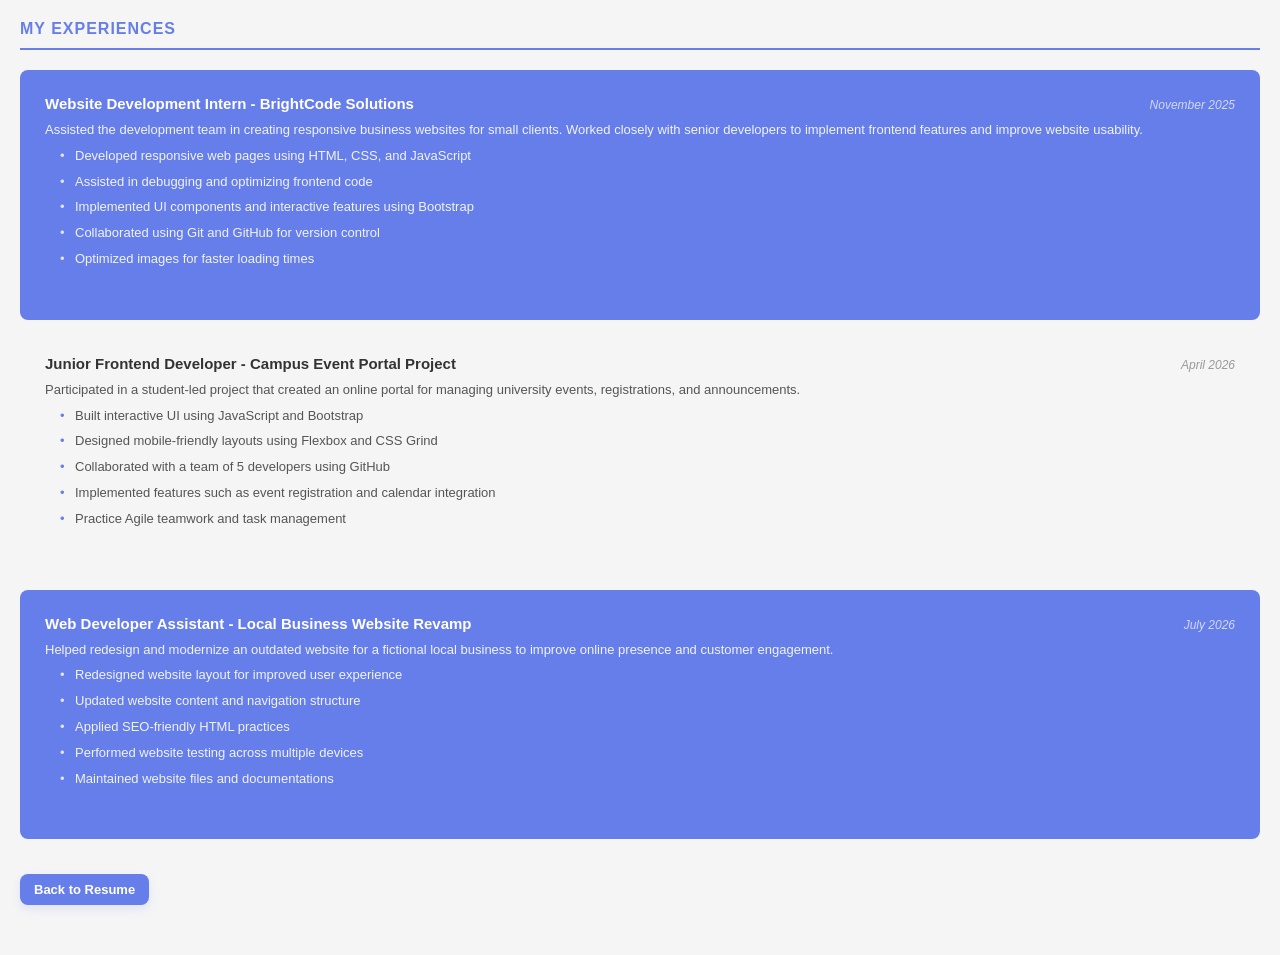
==== experience.html @ 57b17c10 "Add files via upload" ====
<!DOCTYPE html>
<html lang="en">
<head>
    <meta charset="UTF-8">
    <meta name="viewport" content="width=device-width, initial-scale=1.0">
    <title>Experiences</title>
    <link rel="stylesheet" href="styles.css">
</head>
<body>
    <div class="container">
        <div class="section">
            <h2 class="section-title">My Experiences</h2>

            <div class="experience-section">
                <div class="experience-item">
                    <div class="item-header">
                        <div>
                            <div class="item-title">Website Development Intern - BrightCode Solutions</div>
                        </div>
                        <div class="item-date">November 2025</div>
                    </div>
                    <div class="item-description">
                        Assisted the development team in creating responsive business websites for small clients. 
                        Worked closely with senior developers to implement frontend features and improve website usability.
                        <ul>
                            <li>Developed responsive web pages using HTML, CSS, and JavaScript</li>
                            <li>Assisted in debugging and optimizing frontend code</li>
                            <li>Implemented UI components and interactive features using Bootstrap</li>
                            <li>Collaborated using Git and GitHub for version control</li>
                            <li>Optimized images for faster loading times</li>
                        </ul>
                    </div>
                </div>
            </div>

            <div class="experience-section alternate">
                <div class="experience-item">
                    <div class="item-header">
                        <div>
                            <div class="item-title">Junior Frontend Developer - Campus Event Portal Project</div>
                        </div>
                        <div class="item-date">April 2026</div>
                    </div>
                    <div class="item-description">
                        Participated in a student-led project that created an online portal for managing university events, registrations, and announcements.
                        <ul>
                            <li>Built interactive UI using JavaScript and Bootstrap</li>
                            <li>Designed mobile-friendly layouts using Flexbox and CSS Grind</li>
                            <li>Collaborated with a team of 5 developers using GitHub</li>
                            <li>Implemented features such as event registration and calendar integration</li>
                            <li>Practice Agile teamwork and task management</li>
                        </ul>
                        </ul>
                    </div>
                </div>
            </div>

            <div class="experience-section">
                <div class="experience-item">
                    <div class="item-header">
                        <div>
                            <div class="item-title">Web Developer Assistant - Local Business Website Revamp</div>
                        </div>
                        <div class="item-date">July 2026</div>
                    </div>
                    <div class="item-description">
                        Helped redesign and modernize an outdated website for a fictional local business to improve online presence and customer engagement.
                        <ul>
                            <li>Redesigned website layout for improved user experience</li>
                            <li>Updated website content and navigation structure</li>
                            <li>Applied SEO-friendly HTML practices</li>
                            <li>Performed website testing across multiple devices</li>
                            <li>Maintained website files and documentations</li>
                        </ul>
                    </div>
                </div>
            </div>
        </div>

         <p class="instruction-link"><a href="index.html">Back to Resume</a></p>
    </div>
</body>

</html>
---- styles.css ----
*{
    margin: 0;
    padding: 0;
    box-sizing: border-box;
}
body{
    font-family: 'Segoe UI', Tahoma, Geneva, Verdana, sans-serif;
    background-color: #f5f5f5;
    padding: 20px;
}

.resume-container{
    display: flex;
    max-width: 1000px;
    margin: 0 auto;
    background-color: white;
    box-shadow: 0 0 20px rgba(0,0,0,0.1);
    min-height: 600px;
}

.sidebar{
    width: 30%;
    background-color: #2c3e50;
    color: white;
    padding: 40px 30px;
}

.sidebar h2{
    font-size: 16px;
    margin-top: 30px;
    margin-bottom: 15px;
    font-weight: 600;
    text-transform: uppercase;
    letter-spacing: 1px;
    border-bottom: 2px solid rgba(255,255,255,0.3);
    padding-bottom: 10px;
}

.sidebar h2:first-of-type{
    margin-top: 0;
}

.profile-image{
    width: 120px;
    height: 120px;
    border-radius: 50%;
    background-color: rgba(255,255,255,0.2);
    margin: 0 auto 20px;
    display: flex;
    align-items: center;
    justify-content: center;
    font-size: 40px;
    border: 3px solid white;
}

.profile-image img{
    width:100%;
    height:100%;
    border-radius:50%;
    object-fit:cover;
    display:block;
}

.profile-name{
    font-size: 22px;
    font-weight: 700;
    margin-bottom: 5px;
}

.profile-title{
    font-size: 12px;
    opacity: 0.9;
    letter-spacing: 0.5px;
}

.info-item{
    margin-bottom: 15px;
    font-size: 13px;
    line-height: 1.6;
}

.info-item strong{
    display: block;
    margin-bottom: 5px;
    font-weight: 600;
}

.skills-list, .language-list{
    list-style: none;
}

.skills-list li, .language-list li {
    margin-bottom: 10px;
    font-size: 13px;
    padding-left: 20px;
    position: relative;
}

.skills-list li:before, .language-list li:before {
    content: "▸";
    position: absolute;
    left: 0;
}

.skill-bar {
    background-color: rgba(255, 255, 255, 0.2);
    height: 6px;
    border-radius: 3px;
    margin-top: 5px;
    overflow: hidden;
}

.skill-progress {
    background-color: white;
    height: 100%;
    border-radius: 3px;
}

/* Main Content */
.main-content {
    width: 70%;
    padding: 40px 40px;
}

.main-content h1 {
    font-size: 28px;
    color: #333;
    margin-bottom: 5px;
    font-weight: 700;
}

.main-content .subtitle {
    color: #666;
    margin-bottom: 30px;
    font-size: 14px;
}

/* Styled instruction link shown under the subtitle */
.instruction-link {
    margin-bottom: 30px;
}
.instruction-link a {
    display: inline-block;
    background-color: #667eea;
    color: #fff;
    padding: 8px 14px;
    border-radius: 8px;
    text-decoration: none;
    font-weight: 600;
    font-size: 13px;
    box-shadow: 0 4px 10px rgba(102,126,234,0.15);
    transition: transform 120ms ease, box-shadow 120ms ease, background-color 120ms ease;
}
.instruction-link a:hover,
.instruction-link a:focus {
    background-color: #5567d6;
    transform: translateY(-2px);
    box-shadow: 0 8px 18px rgba(86,100,220,0.18);
}
.instruction-link a:active {
    transform: translateY(0);
}

.section {
    margin-bottom: 35px;
}

.section-title {
    font-size: 16px;
    font-weight: 700;
    color: #667eea;
    margin-bottom: 20px;
    padding-bottom: 10px;
    border-bottom: 2px solid #667eea;
    text-transform: uppercase;
    letter-spacing: 1px;
}

.experience-item, .education-item, .project-item {
    margin-bottom: 25px;
}

.item-header {
    display: flex;
    justify-content: space-between;
    align-items: baseline;
    margin-bottom: 5px;
}

.item-title {
    font-size: 15px;
    font-weight: 700;
    color: #333;
}

.item-company {
    font-size: 14px;
    color: #667eea;
    font-weight: 600;
}

.item-date {
    font-size: 12px;
    color: #999;
    font-style: italic;
}

.item-description {
    font-size: 13px;
    color: #555;
    line-height: 1.6;
    margin-top: 8px;
}

.item-description ul {
    list-style: none;
    margin-left: 15px;
    margin-top: 5px;
}

.item-description li {
    margin-bottom: 5px;
    padding-left: 15px;
    position: relative;
}

.item-description li:before {
    content: "•";
    position: absolute;
    left: 0;
    color: #667eea;
}

/* Experience Section Alternating Styles */
.experience-section {
    padding: 25px;
    margin-bottom: 10px;
    background-color: #667eea;
    border-radius: 8px;
    color: white;
}

.experience-section.alternate {
    background-color: #f5f5f5;
    color: #333;
}

.experience-section .item-title {
    color: white;
}

.experience-section.alternate .item-title {
    color: #333;
}

.experience-section .item-description {
    color: rgba(255, 255, 255, 0.9);
}

.experience-section.alternate .item-description {
    color: #555;
}

.experience-section .item-date {
    color: rgba(255, 255, 255, 0.7);
}

.experience-section.alternate .item-date {
    color: #999;
}

.experience-section ul li:before {
    color: rgba(255, 255, 255, 0.8);
}

.experience-section.alternate ul li:before {
    color: #667eea;
}

@media print {
    body {
        padding: 0;
        background: white;
    }
    .resume-container {
        box-shadow: none;
        max-width: 100%;
    }
}
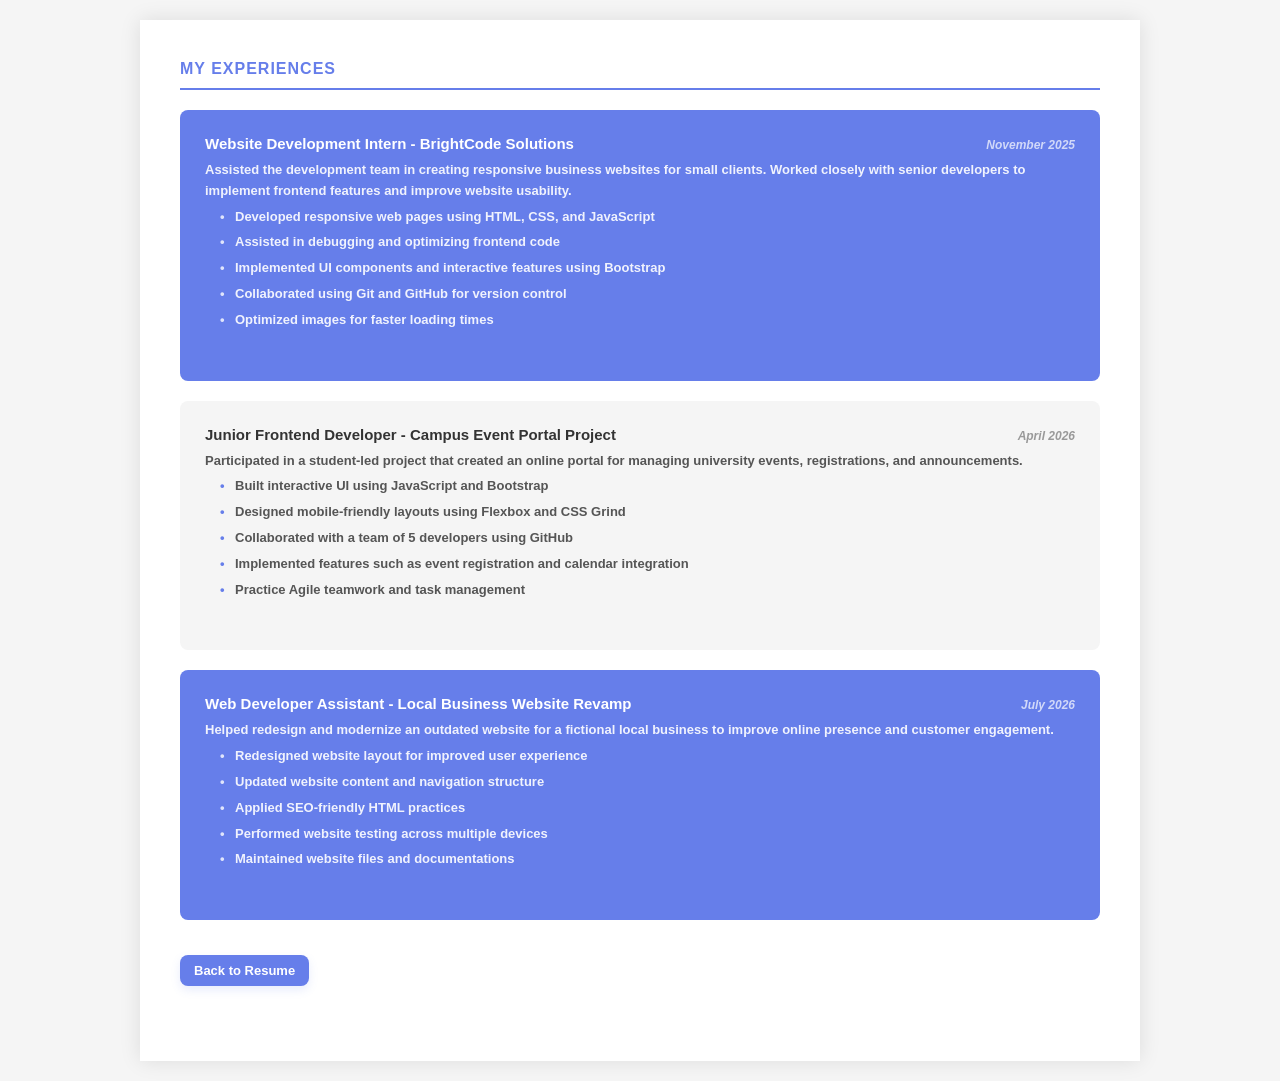
==== commit 59d16eb1: "Add files via upload" ====
--- a/experience.html
+++ b/experience.html
@@ -7,9 +7,10 @@
     <link rel="stylesheet" href="styles.css">
 </head>
 <body>
-    <div class="container">
-        <div class="section">
-            <h2 class="section-title">My Experiences</h2>
+    <div class="resume-container no-sidebar">
+        <div class="main-content">
+            <div class="section">
+                <h2 class="section-title">My Experiences</h2>
 
             <div class="experience-section">
                 <div class="experience-item">
@@ -77,7 +78,7 @@
             </div>
         </div>
 
-         <p class="instruction-link"><a href="index.html">Back to Resume</a></p>
+        <p class="instruction-link"><a href="index.html">Back to Resume</a></p>
     </div>
 </body>
 
--- a/styles.css
+++ b/styles.css
@@ -123,12 +123,14 @@
     padding: 40px 40px;
 }
 
-.main-content h1 {
-    font-size: 28px;
-    color: #333;
-    margin-bottom: 5px;
-    font-weight: 700;
-}
+/* when resume-container has no-sidebar, expand main-content */
+.resume-container.no-sidebar .main-content {
+    width: 100%;
+    margin-bottom: 5px;
+    font-weight: 700;
+}
+
+
 
 .main-content .subtitle {
     color: #666;
@@ -235,7 +237,7 @@
 /* Experience Section Alternating Styles */
 .experience-section {
     padding: 25px;
-    margin-bottom: 10px;
+    margin-bottom: 20px;
     background-color: #667eea;
     border-radius: 8px;
     color: white;
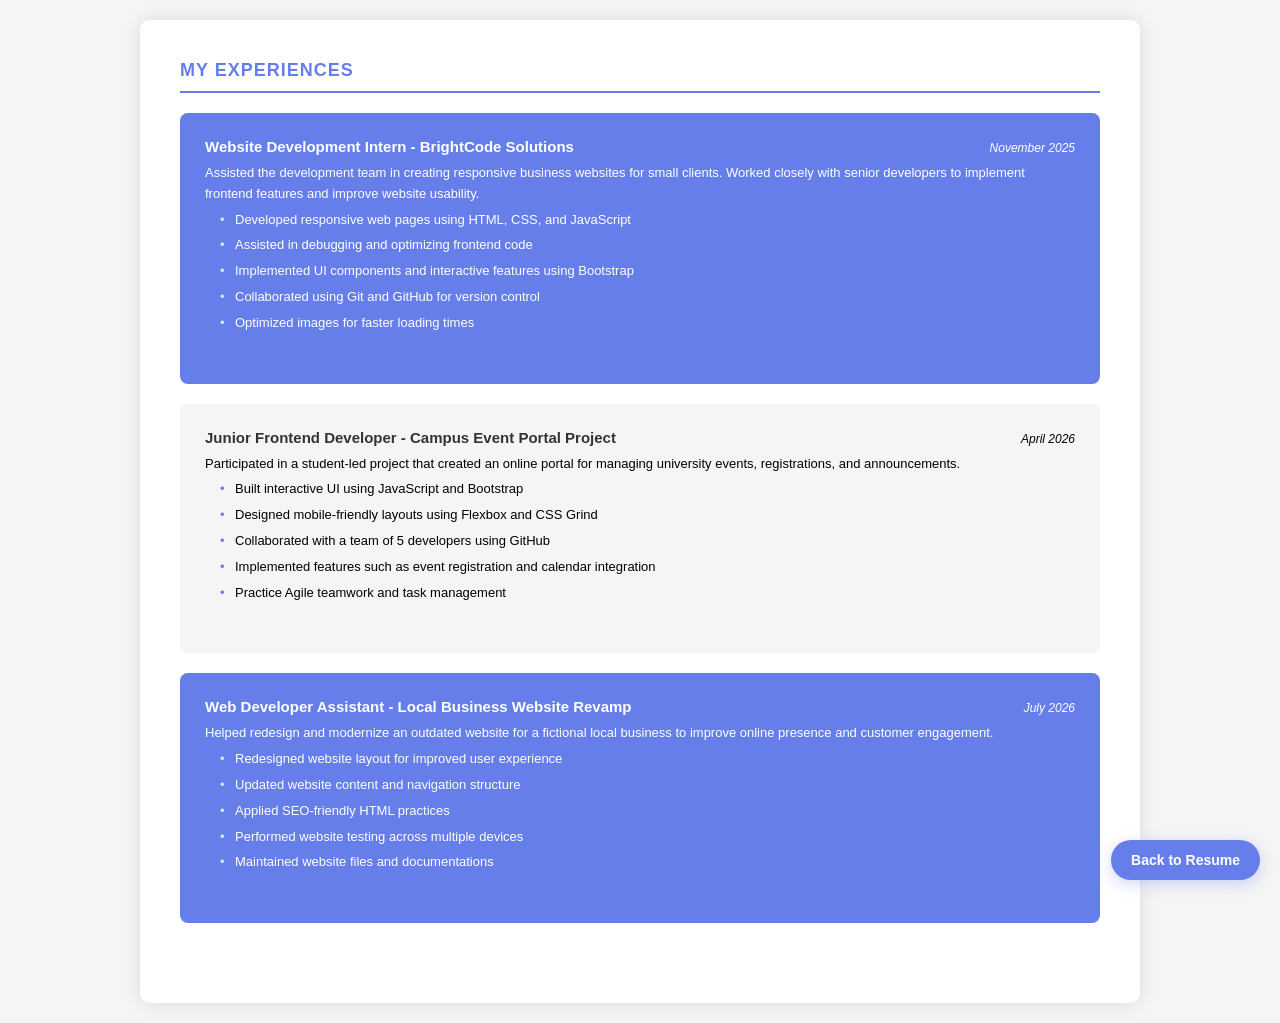
==== commit eef8fc0a: "Add files via upload" ====
--- a/experience.html
+++ b/experience.html
@@ -12,8 +12,8 @@
             <div class="section">
                 <h2 class="section-title">My Experiences</h2>
 
-            <div class="experience-section">
-                <div class="experience-item">
+                <div class="experience-section">
+                 <div class="experience-item">
                     <div class="item-header">
                         <div>
                             <div class="item-title">Website Development Intern - BrightCode Solutions</div>
@@ -32,9 +32,9 @@
                         </ul>
                     </div>
                 </div>
-            </div>
+             </div>
 
-            <div class="experience-section alternate">
+             <div class="experience-section alternate">
                 <div class="experience-item">
                     <div class="item-header">
                         <div>
@@ -51,12 +51,11 @@
                             <li>Implemented features such as event registration and calendar integration</li>
                             <li>Practice Agile teamwork and task management</li>
                         </ul>
-                        </ul>
                     </div>
                 </div>
-            </div>
+             </div>
 
-            <div class="experience-section">
+                <div class="experience-section">
                 <div class="experience-item">
                     <div class="item-header">
                         <div>
@@ -77,9 +76,12 @@
                 </div>
             </div>
         </div>
-
-        <p class="instruction-link"><a href="index.html">Back to Resume</a></p>
     </div>
+    <div>
+        <!-- <p class="instruction-link"><a href="index.html">Back to Resume</a></p> -->
+         <a href="index.html" class="floating-experience-btn">Back to Resume</a>
+    </div>
+    <!-- <script src="script.js"></script> -->
 </body>
 
 </html>
--- a/styles.css
+++ b/styles.css
@@ -1,27 +1,163 @@
-
 *{
     margin: 0;
     padding: 0;
     box-sizing: border-box;
 }
+
+:root {
+    --primary-color: #667eea;
+    --secondary-color: #2c3e50;
+    --text-color: #333;
+    --bg-color: #f5f5f5;
+    --white: #ffffff;
+    --shadow: rgba(0,0,0,0.1);
+    --transition: all 0.3s ease;
+}
+
 body{
     font-family: 'Segoe UI', Tahoma, Geneva, Verdana, sans-serif;
-    background-color: #f5f5f5;
+    background-color: var(--bg-color);
     padding: 20px;
-}
-
+    transition: var(--transition);
+}
+
+/* ==========================================
+   SCROLL PROGRESS BAR
+   ========================================== */
+.scroll-progress {
+    position: fixed;
+    top: 0;
+    left: 0;
+    width: 0%;
+    height: 4px;
+    background: linear-gradient(90deg, #667eea, #764ba2);
+    z-index: 9999;
+    transition: width 0.1s ease;
+}
+
+/* ==========================================
+   DARK MODE STYLES
+   ========================================== */
+body.dark-mode {
+    --bg-color: #1a1a1a;
+    --white: #2d2d2d;
+    --text-color: #e0e0e0;
+    --shadow: rgba(255,255,255,0.1);
+}
+
+.theme-toggle {
+    position: fixed;
+    top: 20px;
+    right: 20px;
+    background: var(--primary-color);
+    border: none;
+    width: 50px;
+    height: 50px;
+    border-radius: 50%;
+    cursor: pointer;
+    box-shadow: 0 4px 15px var(--shadow);
+    z-index: 1000;
+    transition: var(--transition);
+    display: flex;
+    align-items: center;
+    justify-content: center;
+    font-size: 24px;
+}
+
+.theme-toggle:hover {
+    transform: scale(1.1) rotate(20deg);
+}
+
+.theme-toggle .moon-icon {
+    display: none;
+}
+
+body.dark-mode .theme-toggle .sun-icon {
+    display: none;
+}
+
+body.dark-mode .theme-toggle .moon-icon {
+    display: block;
+}
+
+/* ==========================================
+   BACK TO TOP BUTTON
+   ========================================== */
+.back-to-top {
+    position: fixed;
+    bottom: 80px;
+    right: 20px;
+    background: var(--primary-color);
+    color: white;
+    border: none;
+    width: 50px;
+    height: 50px;
+    border-radius: 50%;
+    font-size: 24px;
+    cursor: pointer;
+    box-shadow: 0 4px 15px var(--shadow);
+    opacity: 0;
+    visibility: hidden;
+    transition: var(--transition);
+    z-index: 999;
+}
+
+.back-to-top.visible {
+    opacity: 1;
+    visibility: visible;
+}
+
+.back-to-top:hover {
+    transform: translateY(-5px);
+    background: #5567d6;
+}
+
+/* ==========================================
+   TOAST NOTIFICATION
+   ========================================== */
+.toast {
+    position: fixed;
+    top: 80px;
+    right: 20px;
+    background: #333;
+    color: white;
+    padding: 15px 25px;
+    border-radius: 8px;
+    box-shadow: 0 4px 15px rgba(0,0,0,0.3);
+    opacity: 0;
+    visibility: hidden;
+    transform: translateY(-20px);
+    transition: var(--transition);
+    z-index: 10000;
+}
+
+.toast.show {
+    opacity: 1;
+    visibility: visible;
+    transform: translateY(0);
+}
+
+body.dark-mode .toast {
+    background: #667eea;
+}
+
+/* ==========================================
+   MAIN RESUME CONTAINER
+   ========================================== */
 .resume-container{
     display: flex;
     max-width: 1000px;
     margin: 0 auto;
-    background-color: white;
-    box-shadow: 0 0 20px rgba(0,0,0,0.1);
+    background-color: var(--white);
+    box-shadow: 0 0 20px var(--shadow);
     min-height: 600px;
+    border-radius: 10px;
+    overflow: hidden;
 }
 
 .sidebar{
     width: 30%;
-    background-color: #2c3e50;
+    background-color: var(--secondary-color);
     color: white;
     padding: 40px 30px;
 }
@@ -52,6 +188,12 @@
     justify-content: center;
     font-size: 40px;
     border: 3px solid white;
+    transition: var(--transition);
+}
+
+.profile-image:hover {
+    transform: scale(1.05);
+    box-shadow: 0 0 20px rgba(102,126,234,0.5);
 }
 
 .profile-image img{
@@ -66,12 +208,15 @@
     font-size: 22px;
     font-weight: 700;
     margin-bottom: 5px;
+    text-align: center;
 }
 
 .profile-title{
-    font-size: 12px;
+    font-size: 14px;
     opacity: 0.9;
     letter-spacing: 0.5px;
+    text-align: center;
+    min-height: 25px;
 }
 
 .info-item{
@@ -86,12 +231,47 @@
     font-weight: 600;
 }
 
+/* ==========================================
+   COPYABLE CONTACT INFO
+   ========================================== */
+.copyable {
+    display: flex;
+    align-items: center;
+    justify-content: space-between;
+    gap: 10px;
+    position: relative;
+}
+
+.copy-btn {
+    background: rgba(255,255,255,0.2);
+    border: 1px solid rgba(255,255,255,0.3);
+    color: white;
+    padding: 4px 8px;
+    border-radius: 4px;
+    cursor: pointer;
+    font-size: 12px;
+    transition: var(--transition);
+    flex-shrink: 0;
+}
+
+.copy-btn:hover {
+    background: rgba(255,255,255,0.3);
+    transform: scale(1.1);
+}
+
+.copy-btn:active {
+    transform: scale(0.95);
+}
+
+/* ==========================================
+   SKILLS SECTION
+   ========================================== */
 .skills-list, .language-list{
     list-style: none;
 }
 
 .skills-list li, .language-list li {
-    margin-bottom: 10px;
+    margin-bottom: 15px;
     font-size: 13px;
     padding-left: 20px;
     position: relative;
@@ -105,32 +285,95 @@
 
 .skill-bar {
     background-color: rgba(255, 255, 255, 0.2);
-    height: 6px;
-    border-radius: 3px;
+    height: 8px;
+    border-radius: 4px;
     margin-top: 5px;
-    overflow: hidden;
+    overflow: visible;
+    position: relative;
 }
 
 .skill-progress {
-    background-color: white;
+    background: linear-gradient(90deg, #667eea, #764ba2);
     height: 100%;
-    border-radius: 3px;
-}
-
-/* Main Content */
+    border-radius: 4px;
+    width: 0%;
+    transition: width 1.5s ease-in-out;
+}
+
+.skill-percentage {
+    display: none;
+    position: absolute;
+    top: -30px;
+    right: 0;
+    background: rgba(0, 0, 0, 0.9);
+    color: white;
+    padding: 4px 8px;
+    border-radius: 4px;
+    font-size: 11px;
+    white-space: nowrap;
+    z-index: 10;
+    pointer-events: none;
+}
+
+.skills-list li:hover .skill-percentage {
+    display: block;
+}
+
+/* ==========================================
+   QUICK STATS
+   ========================================== */
+.stats-container {
+    display: flex;
+    flex-wrap: wrap;
+    gap: 10px;
+    margin-top: 15px;
+}
+
+.stat-item {
+    flex: 1;
+    min-width: 60px;
+    background: rgba(255,255,255,0.1);
+    padding: 10px;
+    border-radius: 8px;
+    text-align: center;
+    transition: var(--transition);
+}
+
+.stat-item:hover {
+    background: rgba(255,255,255,0.2);
+    transform: translateY(-3px);
+}
+
+.stat-number {
+    font-size: 24px;
+    font-weight: 700;
+    color: #667eea;
+}
+
+.stat-label {
+    font-size: 10px;
+    margin-top: 5px;
+    opacity: 0.9;
+}
+
+/* ==========================================
+   MAIN CONTENT
+   ========================================== */
 .main-content {
     width: 70%;
     padding: 40px 40px;
-}
-
-/* when resume-container has no-sidebar, expand main-content */
+    color: var(--text-color);
+}
+
 .resume-container.no-sidebar .main-content {
     width: 100%;
     margin-bottom: 5px;
-    font-weight: 700;
-}
-
-
+    font-weight: 400;
+}
+
+.main-content h1 {
+    color: var(--text-color);
+}
 
 .main-content .subtitle {
     color: #666;
@@ -138,10 +381,50 @@
     font-size: 14px;
 }
 
-/* Styled instruction link shown under the subtitle */
+body.dark-mode .main-content .subtitle {
+    color: #aaa;
+}
+
+/* ==========================================
+   FILTER BUTTONS
+   ========================================== */
+.filter-container {
+    display: flex;
+    gap: 10px;
+    margin-bottom: 25px;
+    flex-wrap: wrap;
+}
+
+.filter-btn {
+    background: var(--white);
+    border: 2px solid var(--primary-color);
+    color: var(--primary-color);
+    padding: 8px 16px;
+    border-radius: 20px;
+    cursor: pointer;
+    font-size: 13px;
+    font-weight: 600;
+    transition: var(--transition);
+}
+
+.filter-btn:hover {
+    background: var(--primary-color);
+    color: white;
+    transform: translateY(-2px);
+}
+
+.filter-btn.active {
+    background: var(--primary-color);
+    color: white;
+}
+
+/* ==========================================
+   SECTIONS
+   ========================================== */
 .instruction-link {
     margin-bottom: 30px;
 }
+
 .instruction-link a {
     display: inline-block;
     background-color: #667eea;
@@ -152,35 +435,62 @@
     font-weight: 600;
     font-size: 13px;
     box-shadow: 0 4px 10px rgba(102,126,234,0.15);
-    transition: transform 120ms ease, box-shadow 120ms ease, background-color 120ms ease;
-}
-.instruction-link a:hover,
-.instruction-link a:focus {
+    transition: var(--transition);
+}
+
+.instruction-link a:hover {
     background-color: #5567d6;
     transform: translateY(-2px);
     box-shadow: 0 8px 18px rgba(86,100,220,0.18);
 }
-.instruction-link a:active {
-    transform: translateY(0);
-}
 
 .section {
     margin-bottom: 35px;
 }
 
 .section-title {
-    font-size: 16px;
+    font-size: 18px;
     font-weight: 700;
-    color: #667eea;
+    color: var(--primary-color);
     margin-bottom: 20px;
     padding-bottom: 10px;
-    border-bottom: 2px solid #667eea;
+    border-bottom: 2px solid var(--primary-color);
     text-transform: uppercase;
     letter-spacing: 1px;
 }
 
+/* ==========================================
+   PROJECT ITEMS WITH EXPAND FUNCTIONALITY
+   ========================================== */
 .experience-item, .education-item, .project-item {
     margin-bottom: 25px;
+    opacity: 0;
+    transform: translateY(20px);
+    transition: var(--transition);
+}
+
+/* ensure experience page items are always visible (no JS toggle on this page) */
+.resume-container.no-sidebar .experience-item,
+.resume-container.no-sidebar .education-item {
+    opacity: 1 !important;
+    transform: none !important;
+}
+
+.project-item {
+    background: var(--white);
+    padding: 20px;
+    border-radius: 10px;
+    box-shadow: 0 2px 10px var(--shadow);
+    border-left: 4px solid var(--primary-color);
+}
+
+body.dark-mode .project-item {
+    background: #2d2d2d;
+}
+
+.project-item.show {
+    opacity: 1;
+    transform: translateY(0);
 }
 
 .item-header {
@@ -193,12 +503,12 @@
 .item-title {
     font-size: 15px;
     font-weight: 700;
-    color: #333;
+    color: var(--text-color);
 }
 
 .item-company {
     font-size: 14px;
-    color: #667eea;
+    color: var(--primary-color);
     font-weight: 600;
 }
 
@@ -215,6 +525,10 @@
     margin-top: 8px;
 }
 
+body.dark-mode .item-description {
+    color: #ccc;
+}
+
 .item-description ul {
     list-style: none;
     margin-left: 15px;
@@ -231,21 +545,85 @@
     content: "•";
     position: absolute;
     left: 0;
-    color: #667eea;
-}
-
-/* Experience Section Alternating Styles */
+    color: var(--primary-color);
+}
+
+/* ==========================================
+   EXPAND BUTTON & CONTENT
+   ========================================== */
+.expand-btn {
+    margin-top: 15px;
+    background: var(--primary-color);
+    color: white;
+    border: none;
+    padding: 8px 16px;
+    border-radius: 6px;
+    cursor: pointer;
+    font-size: 12px;
+    font-weight: 600;
+    transition: var(--transition);
+}
+
+.expand-btn:hover {
+    background: #5567d6;
+    transform: translateY(-2px);
+}
+
+.expanded-content {
+    max-height: 0;
+    overflow: hidden;
+    transition: max-height 0.3s ease;
+    margin-top: 15px;
+    padding-top: 0;
+}
+
+.project-item.expanded .expanded-content {
+    padding-top: 15px;
+    border-top: 1px solid #eee;
+}
+
+body.dark-mode .project-item.expanded .expanded-content {
+    border-top-color: #444;
+}
+
+.expanded-content p {
+    margin-bottom: 10px;
+    font-size: 13px;
+    color: #666;
+}
+
+body.dark-mode .expanded-content p {
+    color: #aaa;
+}
+
+/* ==========================================
+   SCROLL ANIMATIONS (AOS)
+   ========================================== */
+[data-aos] {
+    opacity: 0;
+    transform: translateY(30px);
+    transition: opacity 0.6s ease, transform 0.6s ease;
+}
+
+[data-aos].aos-animate {
+    opacity: 1;
+    transform: translateY(0);
+}
+
+/* ==========================================
+   EXPERIENCE SECTION ALTERNATING STYLES
+   ========================================== */
 .experience-section {
     padding: 25px;
     margin-bottom: 20px;
     background-color: #667eea;
     border-radius: 8px;
-    color: white;
+    color: black;
 }
 
 .experience-section.alternate {
-    background-color: #f5f5f5;
-    color: #333;
+    background-color: var(--bg-color);
+    color: var(--text-color);
 }
 
 .experience-section .item-title {
@@ -253,23 +631,27 @@
 }
 
 .experience-section.alternate .item-title {
-    color: #333;
+    color: var(--text-color);
 }
 
 .experience-section .item-description {
-    color: rgba(255, 255, 255, 0.9);
+    color: white;
 }
 
 .experience-section.alternate .item-description {
-    color: #555;
+    color: #000;
+}
+
+body.dark-mode .experience-section.alternate .item-description {
+    color: #ccc;
 }
 
 .experience-section .item-date {
-    color: rgba(255, 255, 255, 0.7);
+    color: white;
 }
 
 .experience-section.alternate .item-date {
-    color: #999;
+    color: #000;
 }
 
 .experience-section ul li:before {
@@ -280,13 +662,85 @@
     color: #667eea;
 }
 
+/* ==========================================
+   FLOATING EXPERIENCE BUTTON
+   ========================================== */
+.floating-experience-btn {
+    position: fixed;
+    bottom: 20px;
+    right: 20px;
+    background-color: #667eea;
+    color: white;
+    border: none;
+    padding: 12px 20px;
+    border-radius: 25px;
+    font-size: 14px;
+    font-weight: 600;
+    cursor: pointer;
+    box-shadow: 0 4px 15px rgba(102,126,234,0.3);
+    transition: var(--transition);
+    z-index: 1000;
+    text-decoration: none;
+    display: inline-block;
+    text-align: center;
+}
+
+.floating-experience-btn:hover {
+    background-color: #5567d6;
+    transform: translateY(-3px);
+    box-shadow: 0 8px 25px rgba(102,126,234,0.4);
+}
+
+/* ==========================================
+   PRINT STYLES
+   ========================================== */
 @media print {
     body {
         padding: 0;
         background: white;
     }
+    
     .resume-container {
         box-shadow: none;
         max-width: 100%;
     }
+    
+    .scroll-progress,
+    .theme-toggle,
+    .back-to-top,
+    .floating-experience-btn,
+    .filter-container,
+    .expand-btn,
+    .download-section,
+    .copy-btn,
+    .toast {
+        display: none !important;
+    }
+    
+    .expanded-content {
+        max-height: none !important;
+        display: block !important;
+    }
+}
+
+/* ==========================================
+   RESPONSIVE DESIGN
+   ========================================== */
+@media (max-width: 768px) {
+    .resume-container {
+        flex-direction: column;
+    }
+    
+    .sidebar,
+    .main-content {
+        width: 100%;
+    }
+    
+    .filter-container {
+        justify-content: center;
+    }
+    
+    .stats-container {
+        justify-content: space-around;
+    }
 }
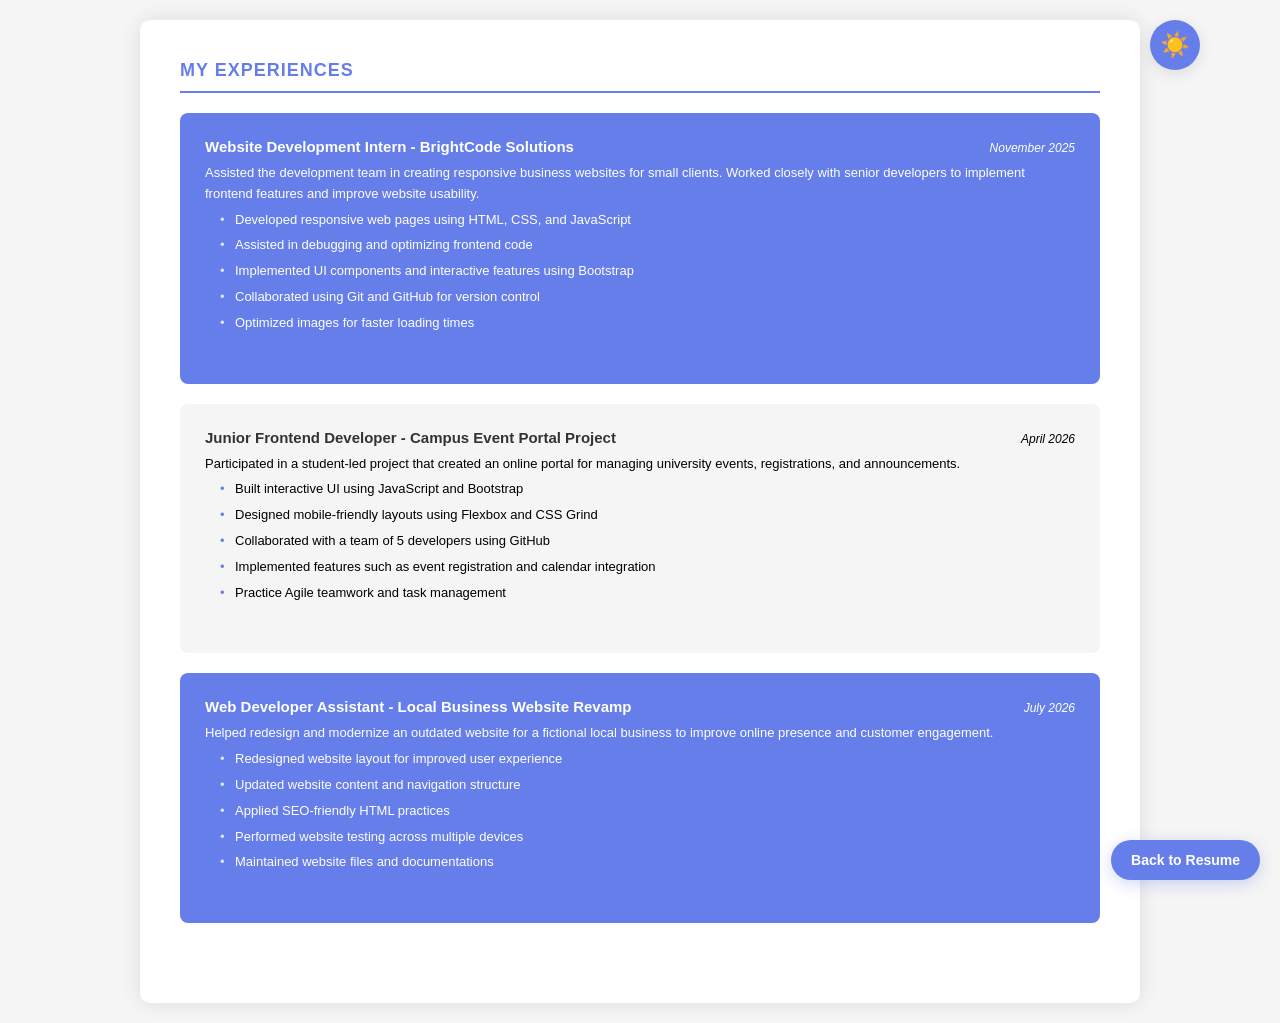
==== commit 88788bd5: "Add files via upload" ====
--- a/experience.html
+++ b/experience.html
@@ -7,6 +7,12 @@
     <link rel="stylesheet" href="styles.css">
 </head>
 <body>
+    <!-- Dark Mode Toggle -->
+    <button class="theme-toggle" id="themeToggle" aria-label="Toggle dark mode">
+        <span class="sun-icon">☀️</span>
+        <span class="moon-icon">🌙</span>
+    </button>
+
     <div class="resume-container no-sidebar">
         <div class="main-content">
             <div class="section">
@@ -81,7 +87,10 @@
         <!-- <p class="instruction-link"><a href="index.html">Back to Resume</a></p> -->
          <a href="index.html" class="floating-experience-btn">Back to Resume</a>
     </div>
-    <!-- <script src="script.js"></script> -->
+    <!-- Toast Notification -->
+    <div class="toast" id="toast"></div>
+
+    <script src="script.js"></script>
 </body>
 
 </html>
--- a/styles.css
+++ b/styles.css
@@ -48,7 +48,7 @@
 .theme-toggle {
     position: fixed;
     top: 20px;
-    right: 20px;
+    right: 80px;
     background: var(--primary-color);
     border: none;
     width: 50px;
@@ -56,7 +56,7 @@
     border-radius: 50%;
     cursor: pointer;
     box-shadow: 0 4px 15px var(--shadow);
-    z-index: 1000;
+    z-index: 2000;
     transition: var(--transition);
     display: flex;
     align-items: center;
